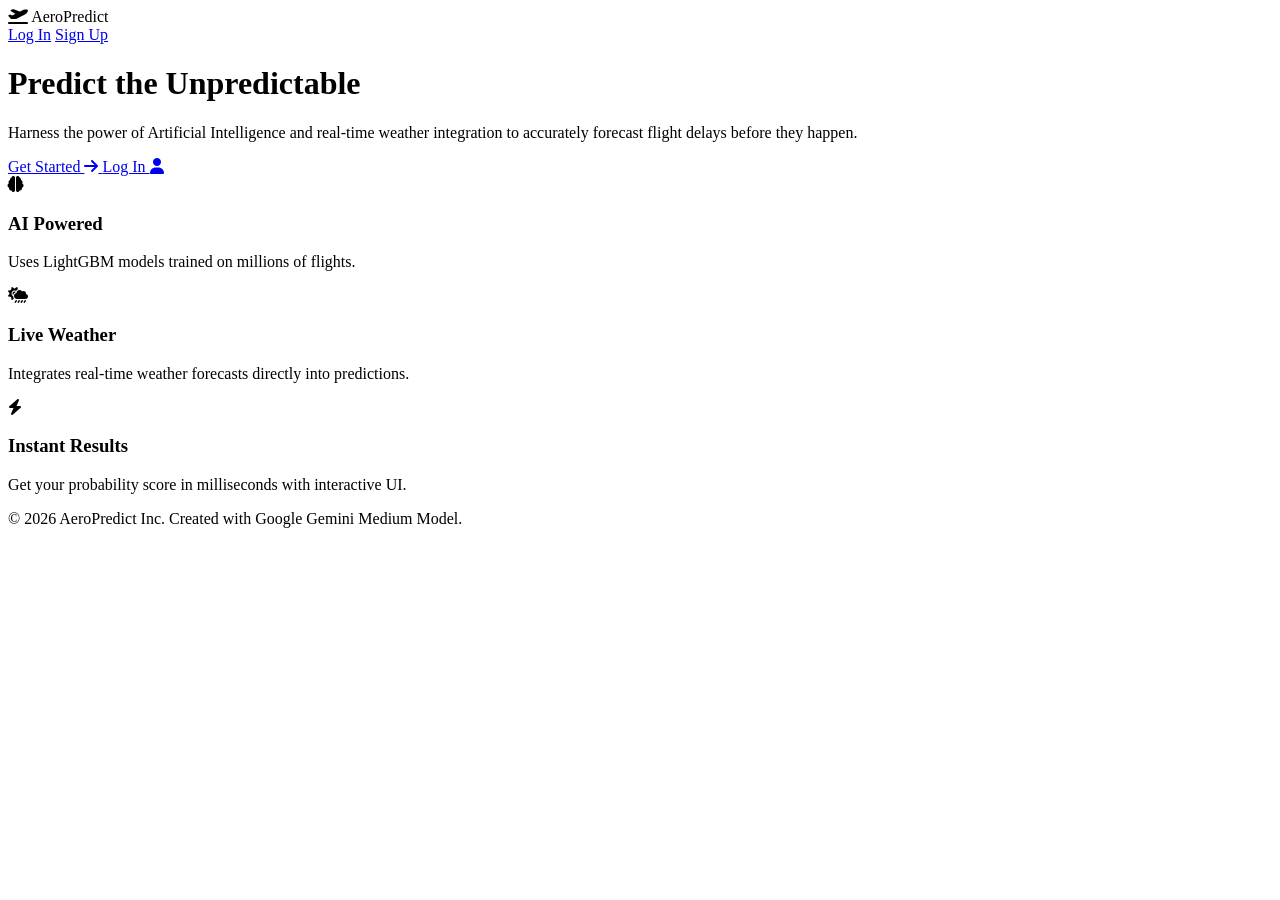
==== flight_delay_app/static/index.html @ 272f3f26 "All Features are working" ====
<!DOCTYPE html>
<html lang="en">
<head>
    <meta charset="UTF-8">
    <meta name="viewport" content="width=device-width, initial-scale=1.0">
    <title>AeroPredict | Advanced Flight Delay Forecasting</title>
    <!-- Google Fonts -->
    <link rel="preconnect" href="https://fonts.googleapis.com">
    <link rel="preconnect" href="https://fonts.gstatic.com" crossorigin>
    <link href="https://fonts.googleapis.com/css2?family=Inter:wght@300;400;500;600&family=Outfit:wght@400;500;600;700;800&display=swap" rel="stylesheet">
    <!-- FontAwesome Icons -->
    <link rel="stylesheet" href="https://cdnjs.cloudflare.com/ajax/libs/font-awesome/6.4.0/css/all.min.css">
    <!-- Custom CSS -->
    <link rel="stylesheet" href="/style.css">
</head>
<body class="landing-page">
    <div class="bg-gradient"></div>
    <div class="bg-glow"></div>

    <nav class="navbar animate-fade-in">
        <div class="logo">
            <i class="fa-solid fa-plane-departure brand-icon"></i>
            <span class="brand-name">Aero<span>Predict</span></span>
        </div>
        <div class="nav-links">
            <a href="/login" class="nav-btn btn-ghost">Log In</a>
            <a href="/signup" class="nav-btn btn-primary">Sign Up</a>
        </div>
    </nav>

    <div class="hero-container">
        <main class="hero-content animate-slide-up">
            <h1 class="hero-title">Predict the Unpredictable</h1>
            <p class="hero-subtitle">
                Harness the power of Artificial Intelligence and real-time weather integration to accurately forecast flight delays before they happen.
            </p>
            <div class="hero-buttons">
                <a href="/signup" class="hero-btn btn-primary">
                    Get Started <i class="fa-solid fa-arrow-right"></i>
                </a>
                <a href="/login" class="hero-btn btn-secondary">
                    Log In <i class="fa-solid fa-user"></i>
                </a>
            </div>
            
            <div class="features-grid">
                <div class="feature-card">
                    <i class="fa-solid fa-brain feature-icon"></i>
                    <h3>AI Powered</h3>
                    <p>Uses LightGBM models trained on millions of flights.</p>
                </div>
                <div class="feature-card">
                    <i class="fa-solid fa-cloud-sun-rain feature-icon"></i>
                    <h3>Live Weather</h3>
                    <p>Integrates real-time weather forecasts directly into predictions.</p>
                </div>
                <div class="feature-card">
                    <i class="fa-solid fa-bolt feature-icon"></i>
                    <h3>Instant Results</h3>
                    <p>Get your probability score in milliseconds with interactive UI.</p>
                </div>
            </div>
        </main>
        
        <footer class="app-footer animate-fade-in">
            <p>&copy; 2026 AeroPredict Inc. Created with Google Gemini Medium Model.</p>
        </footer>
    </div>
</body>
</html>
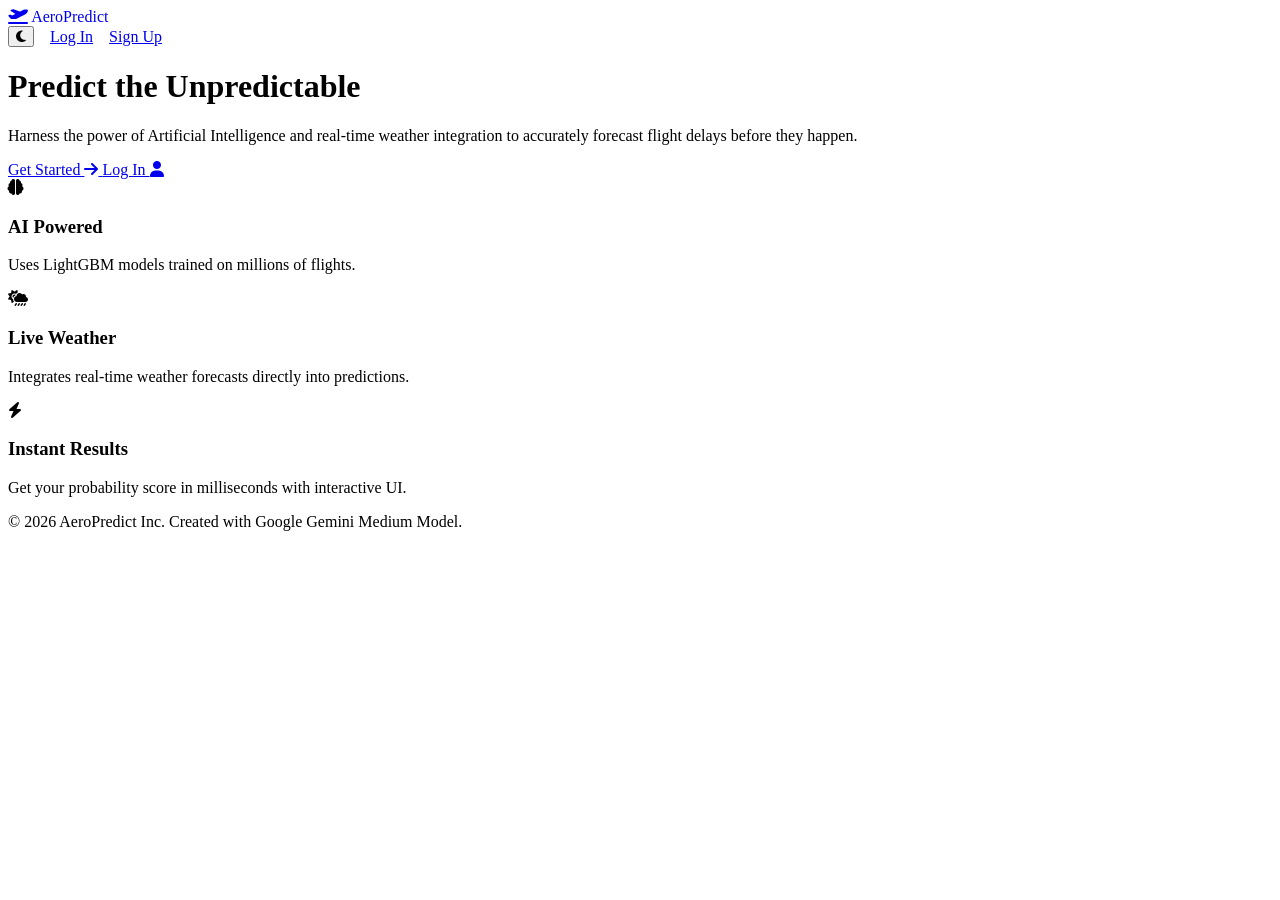
==== commit 5e77e0fa: "Added Dark and light theme and ui enhancements" ====
--- a/flight_delay_app/static/index.html
+++ b/flight_delay_app/static/index.html
@@ -1,5 +1,5 @@
 <!DOCTYPE html>
-<html lang="en">
+<html lang="en" data-theme="dark">
 <head>
     <meta charset="UTF-8">
     <meta name="viewport" content="width=device-width, initial-scale=1.0">
@@ -11,18 +11,27 @@
     <!-- FontAwesome Icons -->
     <link rel="stylesheet" href="https://cdnjs.cloudflare.com/ajax/libs/font-awesome/6.4.0/css/all.min.css">
     <!-- Custom CSS -->
-    <link rel="stylesheet" href="/style.css">
+    <link rel="stylesheet" href="/style.css?v=3">
+    <!-- Anti-FOUC: apply saved theme immediately -->
+    <script>document.documentElement.setAttribute('data-theme', localStorage.getItem('aeropredict_theme') || 'dark');</script>
 </head>
 <body class="landing-page">
     <div class="bg-gradient"></div>
     <div class="bg-glow"></div>
 
     <nav class="navbar animate-fade-in">
-        <div class="logo">
+        <a href="/" class="logo" style="text-decoration: none;">
             <i class="fa-solid fa-plane-departure brand-icon"></i>
             <span class="brand-name">Aero<span>Predict</span></span>
-        </div>
-        <div class="nav-links">
+        </a>
+        <div class="nav-links" style="display: flex; align-items: center; gap: 1rem;">
+            <button class="theme-toggle" id="theme-toggle-btn" aria-label="Toggle dark/light mode" title="Toggle theme">
+                <div class="toggle-track">
+                    <div class="toggle-thumb">
+                        <i class="fa-solid fa-moon" id="theme-icon"></i>
+                    </div>
+                </div>
+            </button>
             <a href="/login" class="nav-btn btn-ghost">Log In</a>
             <a href="/signup" class="nav-btn btn-primary">Sign Up</a>
         </div>
@@ -66,5 +75,6 @@
             <p>&copy; 2026 AeroPredict Inc. Created with Google Gemini Medium Model.</p>
         </footer>
     </div>
+    <script src="/script.js?v=3"></script>
 </body>
 </html>
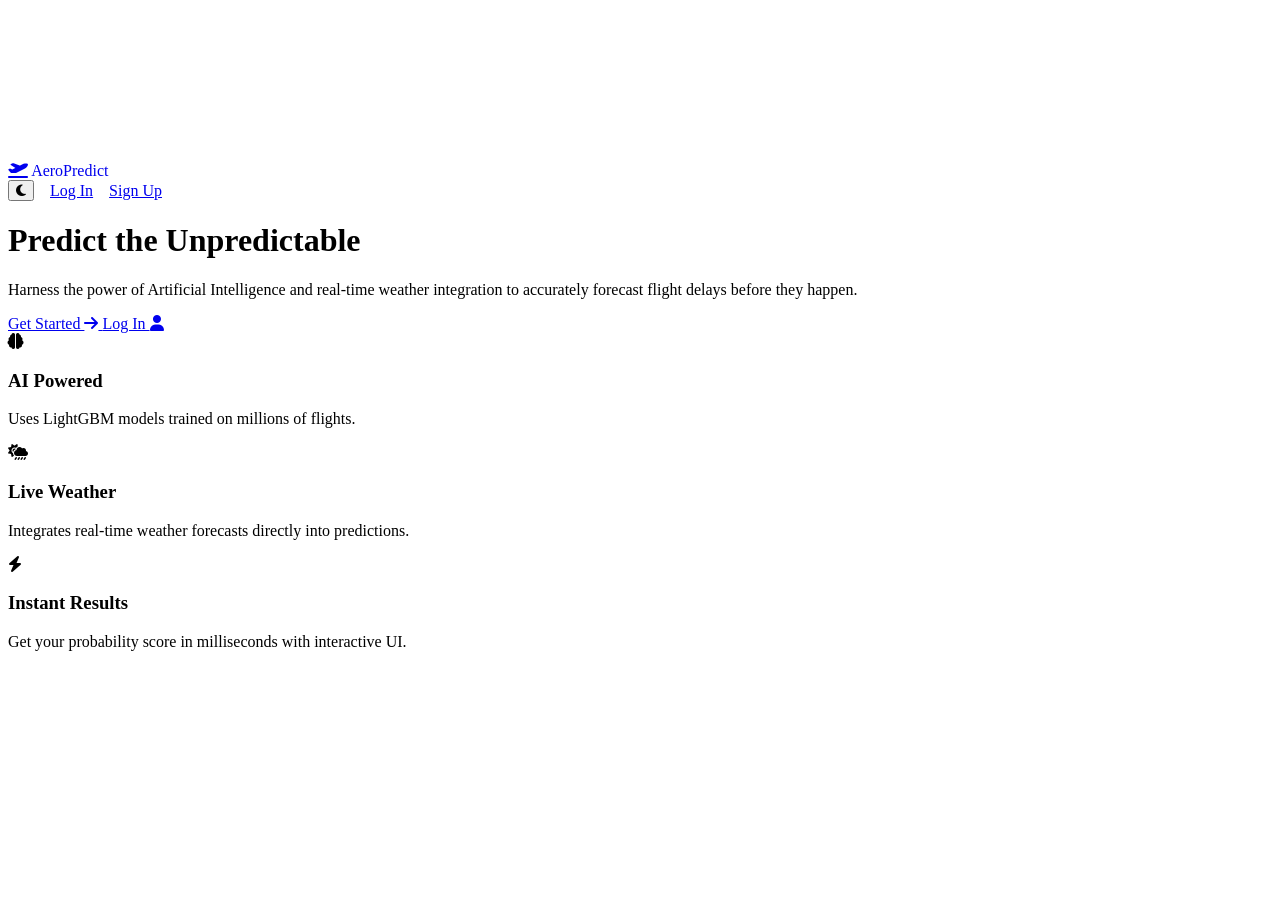
==== commit 06b18290: "Enhanced UI and fixed the bugs" ====
--- a/flight_delay_app/static/index.html
+++ b/flight_delay_app/static/index.html
@@ -11,12 +11,18 @@
     <!-- FontAwesome Icons -->
     <link rel="stylesheet" href="https://cdnjs.cloudflare.com/ajax/libs/font-awesome/6.4.0/css/all.min.css">
     <!-- Custom CSS -->
-    <link rel="stylesheet" href="/style.css?v=3">
+    <link rel="stylesheet" href="/style.css?v=4">
     <!-- Anti-FOUC: apply saved theme immediately -->
     <script>document.documentElement.setAttribute('data-theme', localStorage.getItem('aeropredict_theme') || 'dark');</script>
 </head>
 <body class="landing-page">
-    <div class="bg-gradient"></div>
+    <!-- Background Flight Video -->
+    <div class="video-bg-wrapper">
+        <video class="hero-video" autoplay muted loop playsinline preload="auto" poster="">
+            <source src="https://videos.pexels.com/video-files/35770564/15165231_2560_1440_60fps.mp4" type="video/mp4">
+        </video>
+        <div class="video-overlay"></div>
+    </div>
     <div class="bg-glow"></div>
 
     <nav class="navbar animate-fade-in">
@@ -71,10 +77,8 @@
             </div>
         </main>
         
-        <footer class="app-footer animate-fade-in">
-            <p>&copy; 2026 AeroPredict Inc. Created with Google Gemini Medium Model.</p>
-        </footer>
+        <!-- Footer removed as per user request -->
     </div>
-    <script src="/script.js?v=3"></script>
+    <script src="/script.js?v=4"></script>
 </body>
 </html>
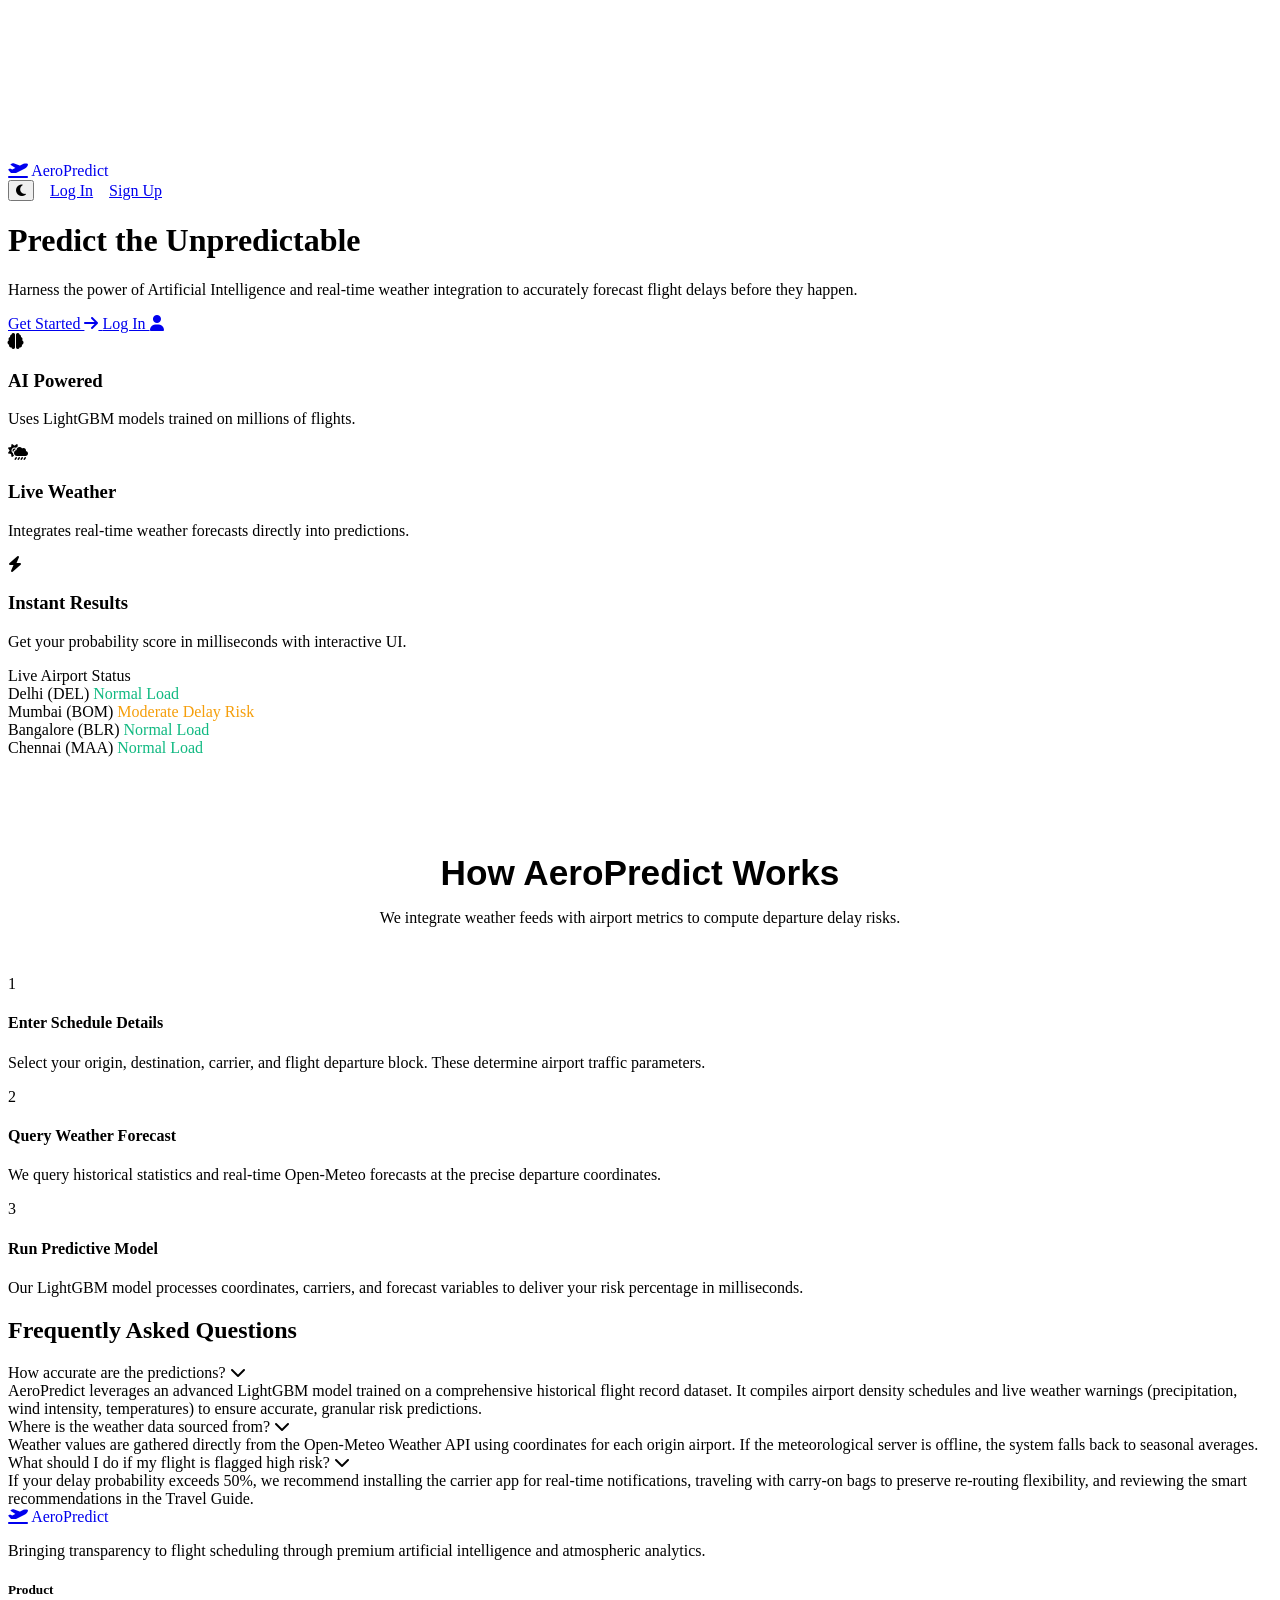
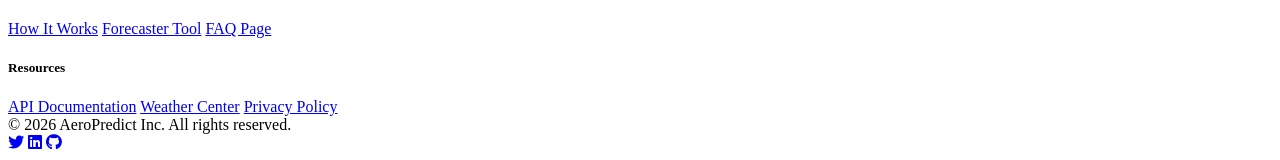
==== commit 801b7816: "Improved UI and added some functionality" ====
--- a/flight_delay_app/static/index.html
+++ b/flight_delay_app/static/index.html
@@ -75,9 +75,128 @@
                     <p>Get your probability score in milliseconds with interactive UI.</p>
                 </div>
             </div>
+
+            <!-- Live status banner -->
+            <div class="live-status-banner">
+                <span class="banner-title"><span class="live-indicator"></span>Live Airport Status</span>
+                <div class="banner-ticker">
+                    <div class="ticker-item">
+                        <span class="ticker-label">Delhi (DEL)</span>
+                        <span class="ticker-value" style="color: #10b981;">Normal Load</span>
+                    </div>
+                    <div class="ticker-item">
+                        <span class="ticker-label">Mumbai (BOM)</span>
+                        <span class="ticker-value" style="color: #f59e0b;">Moderate Delay Risk</span>
+                    </div>
+                    <div class="ticker-item">
+                        <span class="ticker-label">Bangalore (BLR)</span>
+                        <span class="ticker-value" style="color: #10b981;">Normal Load</span>
+                    </div>
+                    <div class="ticker-item text-hidden-mobile">
+                        <span class="ticker-label">Chennai (MAA)</span>
+                        <span class="ticker-value" style="color: #10b981;">Normal Load</span>
+                    </div>
+                </div>
+            </div>
+
+            <!-- How It Works timeline -->
+            <section id="how-it-works" style="margin-top: 6rem; width: 100%;">
+                <h2 style="font-family: 'Outfit', sans-serif; font-size: 2.2rem; text-align: center; margin-bottom: 1rem; font-weight: 700;">How AeroPredict Works</h2>
+                <p style="color: var(--text-muted); text-align: center; font-size: 1rem; max-width: 600px; margin: 0 auto 3rem;">We integrate weather feeds with airport metrics to compute departure delay risks.</p>
+                <div class="timeline">
+                    <div class="timeline-item">
+                        <div class="timeline-badge">1</div>
+                        <div class="timeline-card">
+                            <h4>Enter Schedule Details</h4>
+                            <p>Select your origin, destination, carrier, and flight departure block. These determine airport traffic parameters.</p>
+                        </div>
+                    </div>
+                    <div class="timeline-item">
+                        <div class="timeline-badge">2</div>
+                        <div class="timeline-card">
+                            <h4>Query Weather Forecast</h4>
+                            <p>We query historical statistics and real-time Open-Meteo forecasts at the precise departure coordinates.</p>
+                        </div>
+                    </div>
+                    <div class="timeline-item">
+                        <div class="timeline-badge">3</div>
+                        <div class="timeline-card">
+                            <h4>Run Predictive Model</h4>
+                            <p>Our LightGBM model processes coordinates, carriers, and forecast variables to deliver your risk percentage in milliseconds.</p>
+                        </div>
+                    </div>
+                </div>
+            </section>
+
+            <!-- FAQ accordion -->
+            <section id="faq" class="faq-section">
+                <h2 class="faq-title">Frequently Asked Questions</h2>
+                <div class="faq-list">
+                    <div class="faq-item">
+                        <div class="faq-question">
+                            <span>How accurate are the predictions?</span>
+                            <i class="fa-solid fa-chevron-down"></i>
+                        </div>
+                        <div class="faq-answer">
+                            AeroPredict leverages an advanced LightGBM model trained on a comprehensive historical flight record dataset. It compiles airport density schedules and live weather warnings (precipitation, wind intensity, temperatures) to ensure accurate, granular risk predictions.
+                        </div>
+                    </div>
+                    <div class="faq-item">
+                        <div class="faq-question">
+                            <span>Where is the weather data sourced from?</span>
+                            <i class="fa-solid fa-chevron-down"></i>
+                        </div>
+                        <div class="faq-answer">
+                            Weather values are gathered directly from the Open-Meteo Weather API using coordinates for each origin airport. If the meteorological server is offline, the system falls back to seasonal averages.
+                        </div>
+                    </div>
+                    <div class="faq-item">
+                        <div class="faq-question">
+                            <span>What should I do if my flight is flagged high risk?</span>
+                            <i class="fa-solid fa-chevron-down"></i>
+                        </div>
+                        <div class="faq-answer">
+                            If your delay probability exceeds 50%, we recommend installing the carrier app for real-time notifications, traveling with carry-on bags to preserve re-routing flexibility, and reviewing the smart recommendations in the Travel Guide.
+                        </div>
+                    </div>
+                </div>
+            </section>
+
+            <!-- Landing footer -->
+            <footer class="landing-footer">
+                <div class="footer-top">
+                    <div class="footer-brand">
+                        <a href="/" class="logo" style="text-decoration: none; justify-content: flex-start;">
+                            <i class="fa-solid fa-plane-departure brand-icon"></i>
+                            <span class="brand-name">Aero<span>Predict</span></span>
+                        </a>
+                        <p class="desc">Bringing transparency to flight scheduling through premium artificial intelligence and atmospheric analytics.</p>
+                    </div>
+                    <div class="footer-links-grid">
+                        <div class="footer-column">
+                            <h5>Product</h5>
+                            <a href="#how-it-works">How It Works</a>
+                            <a href="/signup">Forecaster Tool</a>
+                            <a href="#faq">FAQ Page</a>
+                        </div>
+                        <div class="footer-column">
+                            <h5>Resources</h5>
+                            <a href="#">API Documentation</a>
+                            <a href="#">Weather Center</a>
+                            <a href="#">Privacy Policy</a>
+                        </div>
+                    </div>
+                </div>
+                <div class="footer-bottom">
+                    <span>&copy; 2026 AeroPredict Inc. All rights reserved.</span>
+                    <div class="social-links">
+                        <a href="#"><i class="fa-brands fa-twitter"></i></a>
+                        <a href="#"><i class="fa-brands fa-linkedin"></i></a>
+                        <a href="#"><i class="fa-brands fa-github"></i></a>
+                    </div>
+                </div>
+            </footer>
         </main>
-        
-        <!-- Footer removed as per user request -->
     </div>
     <script src="/script.js?v=4"></script>
 </body>
